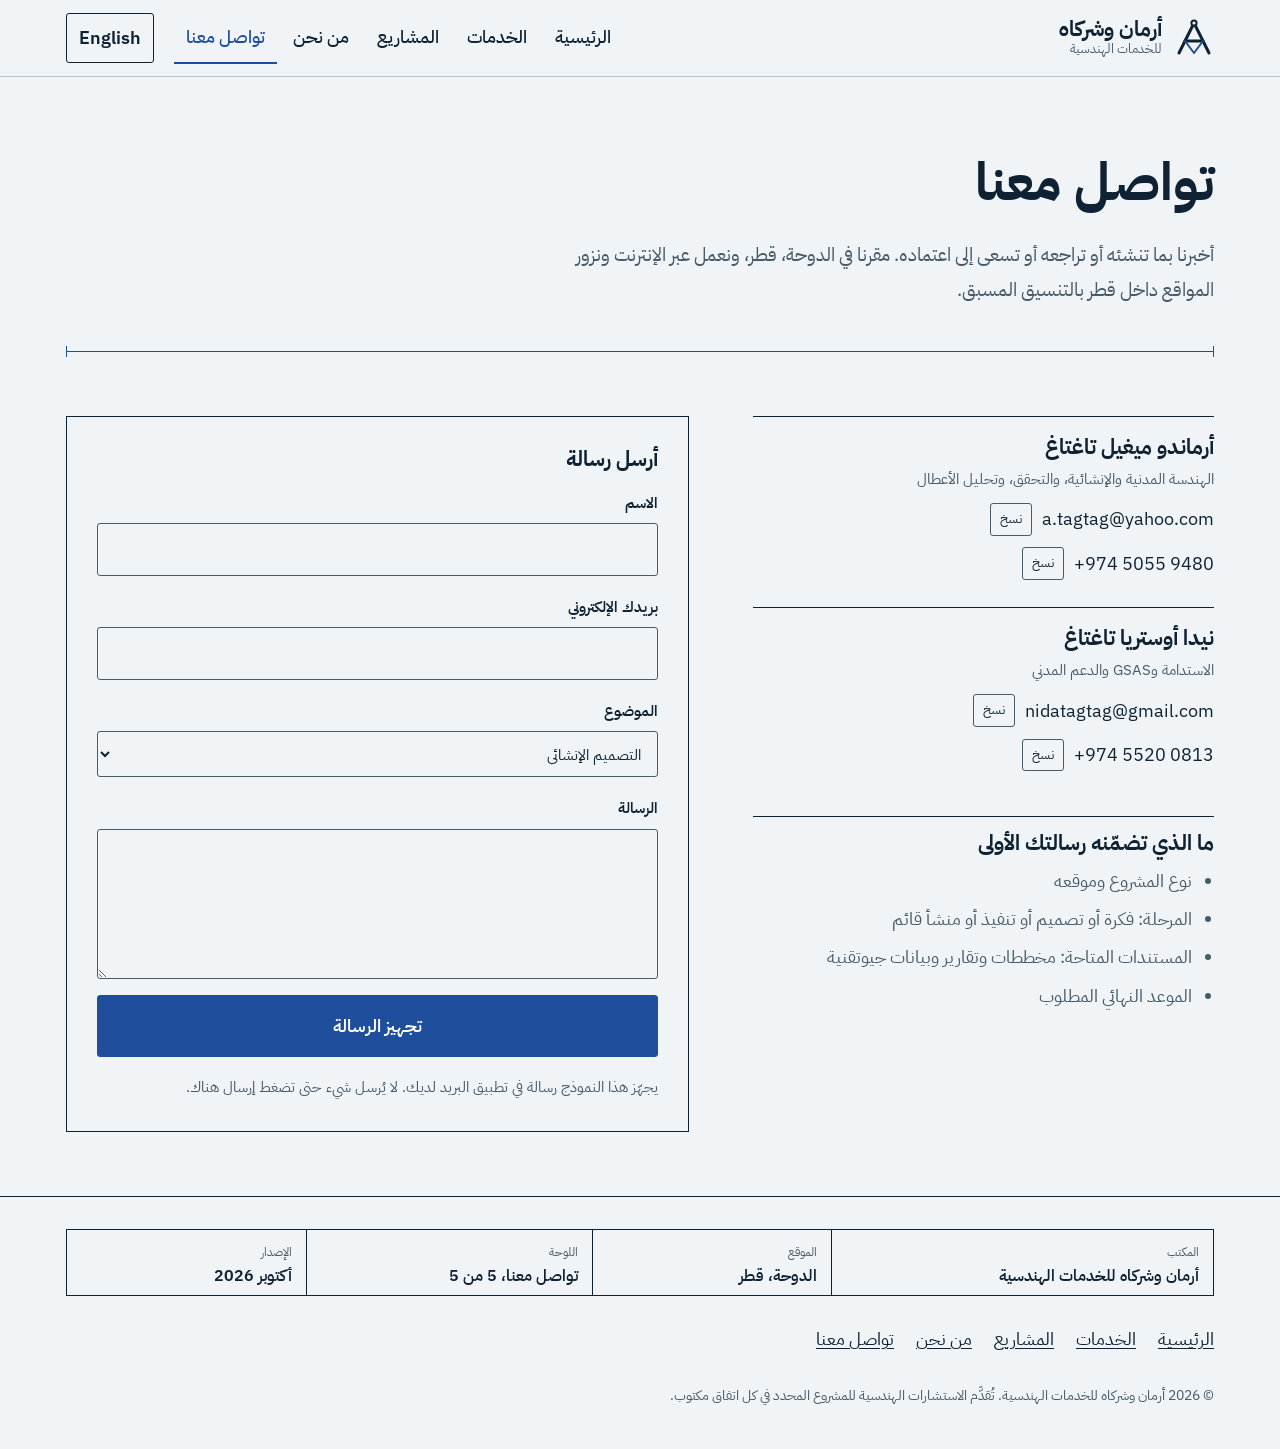
==== ar/contact.html @ caced577 "Add files via upload" ====
<!doctype html>
<html lang="ar" dir="rtl">
<head>
<meta charset="utf-8">
<meta name="viewport" content="width=device-width, initial-scale=1, viewport-fit=cover">
<title>تواصل معنا | أرمان وشركاه للخدمات الهندسية</title>
<meta name="description" content="تواصل مع أرمان وشركاه للخدمات الهندسية في الدوحة، قطر. أخبرنا عن منشأتك أو مراجعة التصميم أو هدف المبنى الأخضر.">
<meta name="claude:viewport-fit-sides" content="cover">
<meta property="og:title" content="تواصل معنا | أرمان وشركاه للخدمات الهندسية">
<meta property="og:description" content="تواصل مع أرمان وشركاه للخدمات الهندسية في الدوحة، قطر. أخبرنا عن منشأتك أو مراجعة التصميم أو هدف المبنى الأخضر.">
<meta property="og:type" content="website">
<meta name="color-scheme" content="light dark">
<link rel="icon" href="../assets/favicon.svg" type="image/svg+xml">
<link rel="preconnect" href="https://fonts.googleapis.com">
<link rel="preconnect" href="https://fonts.gstatic.com" crossorigin>
<link rel="stylesheet" href="https://fonts.googleapis.com/css2?family=Archivo:wdth,wght@62..125,500..900&family=IBM+Plex+Mono:wght@400;500&family=IBM+Plex+Sans+Arabic:wght@400;500;600;700&family=IBM+Plex+Sans:wght@400;500;600&display=swap">
<link rel="stylesheet" href="../assets/style.css">
</head>
<body>
<a class="skip" href="#main">انتقل إلى المحتوى</a>
<header class="top"><div class="wrap">
  <a class="brand" href="index.html" aria-label="أرمان وشركاه للخدمات الهندسية"><svg viewBox="0 0 40 40" width="40" height="40" aria-hidden="true" focusable="false"><path d="M5 35 L20 5 L35 35" fill="none" stroke="currentColor" stroke-width="3" stroke-linejoin="round" stroke-linecap="round"/><path d="M11 23 H29" fill="none" stroke="currentColor" stroke-width="3" stroke-linecap="round"/><path d="M11 23 L20 35 L29 23" fill="none" stroke="var(--blue)" stroke-width="2" stroke-linejoin="round" stroke-linecap="round"/><circle cx="20" cy="5" r="2.6" fill="var(--paper)" stroke="currentColor" stroke-width="2"/></svg><span><b>أرمان وشركاه</b><small>للخدمات الهندسية</small></span></a>
  <button class="menu-btn" type="button" aria-expanded="false" aria-controls="site-nav">القائمة</button>
  <nav class="nav" id="site-nav" aria-label="Main"><a href="index.html">الرئيسية</a><a href="services.html">الخدمات</a><a href="projects.html">المشاريع</a><a href="about.html">من نحن</a><a href="contact.html" aria-current="page">تواصل معنا</a></nav>
  <a class="lang" href="../contact.html" lang="en" hreflang="en">English</a>
</div></header>
<main id="main">
<div class="wrap"><div class="ph"><h1 class="h1 page">تواصل معنا</h1><p class="lead">أخبرنا بما تنشئه أو تراجعه أو تسعى إلى اعتماده. مقرنا في الدوحة، قطر، ونعمل عبر الإنترنت ونزور المواقع داخل قطر بالتنسيق المسبق.</p></div><div class="dim" aria-hidden="true"></div></div>
<div class="wrap"><div class="contact">
  <div>
    <div class="who-c"><h2 class="h3">أرماندو ميغيل تاغتاغ</h2><p class="role">الهندسة المدنية والإنشائية، والتحقق، وتحليل الأعطال</p>
  <div class="line-c"><bdi dir="ltr">a.tagtag@yahoo.com</bdi><button type="button" class="copy-btn" data-copy="a.tagtag@yahoo.com" data-done="تم النسخ">نسخ</button></div>
  <div class="line-c"><bdi dir="ltr">+974 5055 9480</bdi><button type="button" class="copy-btn" data-copy="+974 5055 9480" data-done="تم النسخ">نسخ</button></div></div>
    <div class="who-c"><h2 class="h3">نيدا أوستريا تاغتاغ</h2><p class="role">الاستدامة وGSAS والدعم المدني</p>
  <div class="line-c"><bdi dir="ltr">nidatagtag@gmail.com</bdi><button type="button" class="copy-btn" data-copy="nidatagtag@gmail.com" data-done="تم النسخ">نسخ</button></div>
  <div class="line-c"><bdi dir="ltr">+974 5520 0813</bdi><button type="button" class="copy-btn" data-copy="+974 5520 0813" data-done="تم النسخ">نسخ</button></div></div>
    <div class="include"><h3 class="h3">ما الذي تضمّنه رسالتك الأولى</h3><ul><li>نوع المشروع وموقعه</li><li>المرحلة: فكرة أو تصميم أو تنفيذ أو منشأ قائم</li><li>المستندات المتاحة: مخططات وتقارير وبيانات جيوتقنية</li><li>الموعد النهائي المطلوب</li></ul></div>
  </div>
  <form id="contact-form" data-armando="a.tagtag@yahoo.com" data-nida="nidatagtag@gmail.com" novalidate>
    <h2 class="h3">أرسل رسالة</h2>
    <label for="f-name">الاسم<input id="f-name" name="name" type="text" autocomplete="name" required></label>
    <label for="f-email">بريدك الإلكتروني<input id="f-email" name="email" type="email" autocomplete="email" required dir="ltr"></label>
    <label for="f-topic">الموضوع<select id="f-topic" name="topic"><option data-to="armando">التصميم الإنشائي</option><option data-to="armando">التحقق ومراجعة التصاميم</option><option data-to="armando">تحليل الأعطال وإعادة التأهيل</option><option data-to="nida">الاستدامة وGSAS</option><option data-to="both">موضوع آخر</option></select></label>
    <label for="f-msg">الرسالة<textarea id="f-msg" name="message" required></textarea></label>
    <button class="btn" type="submit">تجهيز الرسالة</button>
    <p class="form-note">يجهّز هذا النموذج رسالة في تطبيق البريد لديك. لا يُرسل شيء حتى تضغط إرسال هناك.</p>
    <div class="result" id="f-result" hidden>
      <p>ينبغي أن يُفتح تطبيق البريد. إن لم يُفتح، انسخ هذه الرسالة وأرسلها إلى العنوان الظاهر.</p>
      <label class="sr" for="f-out">الرسالة</label>
      <textarea id="f-out" readonly dir="ltr"></textarea>
      <div class="actions"><button type="button" class="btn alt" data-copy="" data-target="f-out" data-done="تم النسخ">نسخ الرسالة</button><a class="btn" id="mail-link" href="#">فتح تطبيق البريد</a></div>
    </div>
  </form>
</div></div>
</main>
<footer class="foot"><div class="wrap">
  <div class="tb">
    <div><small>المكتب</small><b>أرمان وشركاه للخدمات الهندسية</b></div>
    <div><small>الموقع</small><b>الدوحة، قطر</b></div>
    <div><small>اللوحة</small><b>تواصل معنا، 5 من 5</b></div>
    <div><small>الإصدار</small><b>أكتوبر 2026</b></div>
  </div>
  <nav aria-label="Footer"><a href="index.html">الرئيسية</a><a href="services.html">الخدمات</a><a href="projects.html">المشاريع</a><a href="about.html">من نحن</a><a href="contact.html">تواصل معنا</a></nav>
  <p class="small">© 2026 أرمان وشركاه للخدمات الهندسية. تُقدَّم الاستشارات الهندسية للمشروع المحدد في كل اتفاق مكتوب.</p>
</div></footer>
<script src="../assets/site.js" defer></script>
</body>
</html>
---- assets/style.css ----
/* Layout concept: an engineering drawing sheet.
   Cool drafting-paper ground, ink-navy linework, drawing-blue for dimensions and bracing,
   red reserved for loads. Start-aligned content on logical properties so Arabic (RTL) mirrors cleanly.
   The footer is a drawing title block; each page is a numbered sheet. */
:root {
  --paper: #F1F4F6;
  --surface: #E5EBEF;
  --ink: #0F2233;
  --ink-2: #485B69;
  --line: #B8C4CD;
  --grid: #DCE4E9;
  --blue: #1F4E9C;
  --on-blue: #FFFFFF;
  --green: #1B7552;
  --red: #C23B2B;
  --font-display: 'Archivo', 'IBM Plex Sans Arabic', system-ui, sans-serif;
  --font-body: 'IBM Plex Sans', 'IBM Plex Sans Arabic', system-ui, sans-serif;
  --font-mono: 'IBM Plex Mono', ui-monospace, Menlo, Consolas, monospace;
  --max: 1180px;
}
@media (prefers-color-scheme: dark) {
  :root:not([data-theme="light"]) {
    --paper: #0B1620; --surface: #122330; --ink: #E7EEF3; --ink-2: #9DB0BE; --line: #2A4052;
    --grid: #13212D; --blue: #86AEF0; --on-blue: #0B1620; --green: #5FC9A0; --red: #F28474;
    color-scheme: dark;
  }
}
:root[data-theme="dark"] {
  --paper: #0B1620; --surface: #122330; --ink: #E7EEF3; --ink-2: #9DB0BE; --line: #2A4052;
  --grid: #13212D; --blue: #86AEF0; --on-blue: #0B1620; --green: #5FC9A0; --red: #F28474;
  color-scheme: dark;
}

*, *::before, *::after { box-sizing: border-box; }
html { -webkit-text-size-adjust: 100%; }
body {
  margin: 0; background: var(--paper); color: var(--ink);
  font-family: var(--font-body); font-size: 1.0625rem; line-height: 1.6;
}
:lang(ar) body, body:lang(ar) { font-size: 1.125rem; line-height: 1.9; }
img, svg { max-width: 100%; }
a { color: var(--blue); text-underline-offset: 3px; }
a:hover { text-decoration-thickness: 2px; }
:focus-visible { outline: 3px solid var(--blue); outline-offset: 3px; border-radius: 2px; }
h1, h2, h3 { font-family: var(--font-display); text-wrap: balance; margin: 0; }
p { margin: 0; }
ul, ol { margin: 0; padding: 0; }
bdi { unicode-bidi: isolate; }
.mono { font-family: var(--font-mono); font-size: .8125rem; letter-spacing: .01em; }
.sr { position: absolute; width: 1px; height: 1px; overflow: hidden; clip: rect(0 0 0 0); white-space: nowrap; }
.skip { position: absolute; inset-inline-start: 16px; top: -60px; background: var(--ink); color: var(--paper); padding: 10px 14px; z-index: 20; }
.skip:focus { top: 8px; }

.wrap {
  width: 100%; max-width: var(--max); margin-inline: auto;
  padding-left: max(16px, env(safe-area-inset-left, 0px));
  padding-right: max(16px, env(safe-area-inset-right, 0px));
}
.band { padding-block: clamp(44px, 7vw, 88px); }
.band + .band { border-top: 1px solid var(--line); }

/* type scale */
.h1 { font-size: clamp(2.5rem, 5.6vw + .4rem, 4.9rem); font-weight: 800; font-stretch: 76%; line-height: 1.02; letter-spacing: -.012em; }
.h1.page { font-size: clamp(2.3rem, 4.2vw + .5rem, 3.9rem); }
.h2 { font-size: clamp(1.7rem, 2.4vw + 1rem, 2.7rem); font-weight: 700; font-stretch: 82%; line-height: 1.1; }
.h3 { font-size: 1.3rem; font-weight: 700; font-stretch: 90%; line-height: 1.2; }
:lang(ar) .h1, :lang(ar) .h2, :lang(ar) .h3 { font-family: 'IBM Plex Sans Arabic', var(--font-display); font-stretch: 100%; letter-spacing: 0; font-weight: 700; }
:lang(ar) .h1 { line-height: 1.3; font-size: clamp(2.2rem, 4.6vw + .4rem, 4rem); }
:lang(ar) .h1.page { font-size: clamp(2.1rem, 3.6vw + .5rem, 3.3rem); }
:lang(ar) .h2 { line-height: 1.35; }
.lead { font-size: 1.2rem; line-height: 1.55; color: var(--ink-2); max-width: 60ch; }
:lang(ar) .lead { line-height: 1.85; }
.prose p + p { margin-top: 1em; }
.prose, .measure { max-width: 66ch; }

/* header */
.top { border-bottom: 1px solid var(--line); background: var(--paper); }
.top .wrap { display: flex; align-items: center; gap: 20px; min-height: 76px; flex-wrap: wrap; padding-block: 10px; }
.brand { display: flex; align-items: center; gap: 12px; color: var(--ink); text-decoration: none; margin-inline-end: auto; }
.brand svg { width: 40px; height: 40px; flex: none; }
.brand b { display: block; font-family: var(--font-display); font-weight: 800; font-stretch: 82%; font-size: 1.35rem; line-height: 1.05; }
.brand small { display: block; font-size: .8rem; color: var(--ink-2); line-height: 1.2; }
:lang(ar) .brand b { font-family: 'IBM Plex Sans Arabic', sans-serif; font-stretch: 100%; font-size: 1.3rem; }
.nav { display: flex; gap: 4px; flex-wrap: wrap; }
.nav a { color: var(--ink); text-decoration: none; padding: 8px 12px; border-bottom: 2px solid transparent; font-weight: 500; }
.nav a:hover { border-bottom-color: var(--line); }
.nav a[aria-current="page"] { border-bottom-color: var(--blue); color: var(--blue); }
.lang { font-weight: 600; padding: 7px 12px; border: 1px solid var(--ink); color: var(--ink); text-decoration: none; border-radius: 3px; }
.lang:hover { background: var(--ink); color: var(--paper); }
.menu-btn { display: none; font: inherit; background: none; color: var(--ink); border: 1px solid var(--ink); padding: 7px 12px; border-radius: 3px; cursor: pointer; }
@media (max-width: 860px) {
  .top .wrap { gap: 10px; }
  .brand b { font-size: 1.15rem; }
  .brand svg { width: 34px; height: 34px; }
  .lang, .menu-btn { padding: 6px 10px; font-size: .95rem; }
  .menu-btn { display: inline-block; }
  .nav { display: none; width: 100%; flex-direction: column; order: 5; border-top: 1px solid var(--line); padding-top: 8px; }
  .nav.open { display: flex; }
  .nav a { padding: 12px 4px; }
}

/* hero */
.hero {
  background-image:
    linear-gradient(var(--grid) 1px, transparent 1px),
    linear-gradient(90deg, var(--grid) 1px, transparent 1px);
  background-size: 32px 32px;
  -webkit-mask-image: none;
}
.hero .wrap { display: grid; grid-template-columns: minmax(0, 1.05fr) minmax(0, .95fr); gap: clamp(28px, 5vw, 72px); align-items: center; padding-block: clamp(36px, 6vw, 76px); }
.hero .copy { display: grid; gap: 24px; justify-items: start; }
.hero .meta { color: var(--ink-2); max-width: 52ch; font-size: .98rem; }
.actions { display: flex; flex-wrap: wrap; gap: 12px; }
.btn { display: inline-block; font: inherit; font-weight: 600; padding: 13px 22px; border-radius: 3px; text-decoration: none; cursor: pointer; border: 1.5px solid var(--blue); background: var(--blue); color: var(--on-blue); }
.btn:hover { filter: brightness(1.1); }
.btn.alt { background: transparent; color: var(--blue); }
.btn.alt:hover { background: var(--surface); filter: none; }
@media (max-width: 880px) { .hero .wrap { grid-template-columns: minmax(0, 1fr); } }

/* figures */
.fig { margin: 0; border: 1px solid var(--ink); background: var(--paper); }
.fig .draw { padding: 14px 14px 6px; }
.fig svg { display: block; width: 100%; height: auto; }
.fig figcaption { border-top: 1px solid var(--ink); padding: 10px 14px; font-size: .86rem; color: var(--ink-2); }
.fig figcaption b { color: var(--ink); font-weight: 600; }
.tx { font-family: var(--font-mono); font-size: 12px; fill: var(--ink-2); }
.tx.k { fill: var(--ink); }
.tx.b { fill: var(--blue); }
.tx.r { fill: var(--red); }
.s-ink { stroke: var(--ink); fill: none; }
.s-mid { stroke: var(--ink-2); fill: none; }
.s-line { stroke: var(--line); fill: none; }
.s-blue { stroke: var(--blue); fill: none; }
.s-red { stroke: var(--red); fill: none; }
.f-ink { fill: var(--ink); stroke: none; }
.f-paper { fill: var(--paper); }
.f-red { fill: var(--red); stroke: none; }
.f-blue { fill: var(--blue); stroke: none; }
.f-surface { fill: var(--surface); }

/* credentials */
.creds { display: grid; grid-template-columns: repeat(4, minmax(0, 1fr)); gap: 0; list-style: none; border-top: 1.5px solid var(--ink); }
.creds li { padding: 18px 20px 18px 0; border-inline-end: 1px solid var(--line); padding-inline: 0 20px; margin-inline-end: 20px; }
.creds li:last-child { border-inline-end: 0; margin-inline-end: 0; }
.creds strong { display: block; font-weight: 600; line-height: 1.35; }
.creds span { display: block; color: var(--ink-2); font-size: .94rem; margin-top: 4px; }
@media (max-width: 960px) { .creds { grid-template-columns: repeat(2, minmax(0, 1fr)); } .creds li { border-inline-end: 0; margin-inline-end: 0; border-bottom: 1px solid var(--line); } }
@media (max-width: 560px) { .creds { grid-template-columns: minmax(0, 1fr); } }
.sec-head { display: grid; gap: 12px; margin-bottom: clamp(24px, 4vw, 44px); }
.sec-head p { max-width: 62ch; color: var(--ink-2); }

/* schedule of services */
.sched { border-top: 1.5px solid var(--ink); list-style: none; }
.sched a { display: grid; grid-template-columns: 3.4rem minmax(0, 17rem) minmax(0, 1fr); gap: 8px 24px; padding: 18px 8px; border-bottom: 1px solid var(--line); text-decoration: none; color: var(--ink); align-items: baseline; }
.sched a:hover { background: var(--surface); }
.sched .ref { font-family: var(--font-mono); font-size: .85rem; color: var(--blue); font-weight: 500; }
.sched .nm { font-family: var(--font-display); font-weight: 700; font-stretch: 88%; font-size: 1.15rem; line-height: 1.25; }
:lang(ar) .sched .nm { font-family: 'IBM Plex Sans Arabic', sans-serif; font-stretch: 100%; }
.sched .ds { color: var(--ink-2); font-size: .98rem; }
@media (max-width: 720px) {
  .sched a { grid-template-columns: 3rem minmax(0, 1fr); }
  .sched .ds { grid-column: 2; }
}

/* outcomes */
.split { display: grid; grid-template-columns: minmax(0, 1fr) minmax(0, 1fr); gap: clamp(28px, 5vw, 64px); align-items: center; }
@media (max-width: 880px) { .split { grid-template-columns: minmax(0, 1fr); } }
.facts { list-style: none; display: grid; gap: 0; border-top: 1.5px solid var(--ink); margin-top: 22px; }
.facts li { padding: 14px 0; border-bottom: 1px solid var(--line); }
.facts b { font-family: var(--font-mono); font-weight: 500; color: var(--blue); margin-inline-end: 8px; }

/* people */
.people { display: grid; grid-template-columns: repeat(2, minmax(0, 1fr)); gap: clamp(20px, 3vw, 40px); }
.person { border-top: 1.5px solid var(--ink); padding-top: 18px; display: grid; gap: 10px; align-content: start; }
.person .role { color: var(--ink-2); }
.person p { max-width: 56ch; }
@media (max-width: 760px) { .people { grid-template-columns: minmax(0, 1fr); } }

.cta { background: var(--ink); color: var(--paper); }
.cta .wrap { display: flex; flex-wrap: wrap; gap: 20px 40px; align-items: center; justify-content: space-between; padding-block: clamp(36px, 5vw, 60px); }
.cta p { color: color-mix(in srgb, var(--paper) 78%, var(--ink)); max-width: 52ch; margin-top: 10px; }
.cta .btn { background: var(--paper); color: var(--ink); border-color: var(--paper); }

/* inner page head */
.ph { padding-block: clamp(36px, 6vw, 72px) clamp(28px, 4vw, 44px); display: grid; gap: 18px; }
.dim { position: relative; height: 1px; background: var(--blue); margin-block: 0; }
.dim::before, .dim::after { content: ""; position: absolute; top: -5px; width: 1px; height: 11px; background: var(--blue); }
.dim::before { inset-inline-start: 0; } .dim::after { inset-inline-end: 0; }

/* services page */
.svc { display: grid; grid-template-columns: 5rem minmax(0, 1fr) minmax(0, 24rem); gap: 16px clamp(20px, 4vw, 56px); padding-block: clamp(28px, 4vw, 44px); border-bottom: 1px solid var(--line); scroll-margin-top: 16px; }
.svc .ref { font-family: var(--font-mono); color: var(--blue); font-size: 1rem; padding-top: .4rem; }
.svc .body { display: grid; gap: 12px; align-content: start; }
.svc .body p { color: var(--ink-2); max-width: 58ch; }
.svc ul { list-style: none; border-top: 1.5px solid var(--ink); align-self: start; }
.svc li { padding: 10px 0; border-bottom: 1px solid var(--line); font-size: .98rem; }
.svc .note { color: var(--ink); font-weight: 500; }
@media (max-width: 900px) { .svc { grid-template-columns: 3rem minmax(0, 1fr); } .svc > div:last-child { grid-column: 2; } }
.steps { list-style: none; display: grid; grid-template-columns: repeat(5, minmax(0, 1fr)); gap: 0; counter-reset: s; border-top: 1.5px solid var(--ink); }
.steps li { padding: 16px 18px 6px 0; display: grid; gap: 6px; align-content: start; }
.steps li::before { counter-increment: s; content: counter(s); font-family: var(--font-mono); color: var(--blue); font-weight: 500; }
.steps b { font-family: var(--font-display); font-stretch: 88%; font-size: 1.1rem; }
:lang(ar) .steps b { font-family: 'IBM Plex Sans Arabic', sans-serif; font-stretch: 100%; }
.steps span { color: var(--ink-2); font-size: .95rem; }
@media (max-width: 960px) { .steps { grid-template-columns: repeat(2, minmax(0, 1fr)); } }
@media (max-width: 560px) { .steps { grid-template-columns: minmax(0, 1fr); } }
.tags { list-style: none; display: flex; flex-wrap: wrap; gap: 8px; }
.tags li { border: 1px solid var(--line); padding: 5px 11px; font-size: .92rem; border-radius: 3px; background: var(--paper); }
.tags.m li { font-family: var(--font-mono); font-size: .82rem; }

/* projects */
.notice { border: 1px solid var(--ink); border-inline-start: 6px solid var(--blue); padding: 14px 18px; max-width: 78ch; font-size: .98rem; }
.chips { display: flex; flex-wrap: wrap; gap: 8px; margin-bottom: 14px; }
.chip { font: inherit; font-size: .94rem; padding: 7px 14px; border: 1px solid var(--ink-2); background: transparent; color: var(--ink); border-radius: 3px; cursor: pointer; }
.chip:hover { background: var(--surface); }
.chip[aria-pressed="true"] { background: var(--ink); color: var(--paper); border-color: var(--ink); }
.count { color: var(--ink-2); font-size: .92rem; margin-bottom: 22px; }
.grid { display: grid; grid-template-columns: repeat(auto-fill, minmax(min(100%, 330px), 1fr)); gap: 22px; }
.card { border: 1px solid var(--line); background: var(--paper); display: grid; grid-template-rows: auto 1fr; min-width: 0; }
.card .art { background: var(--surface); border-bottom: 1px solid var(--line); padding: 14px; display: grid; place-items: center; height: 168px; }
.card .art svg { width: 100%; height: 100%; max-width: 280px; }
.card .in { padding: 18px; display: grid; gap: 10px; align-content: start; }
.card .cat { color: var(--blue); font-size: .8rem; font-family: var(--font-mono); }
:lang(ar) .card .cat { font-family: 'IBM Plex Sans Arabic', sans-serif; font-size: .9rem; }
.card p { color: var(--ink-2); font-size: .97rem; }
.card dl { margin: 4px 0 0; display: grid; grid-template-columns: auto minmax(0, 1fr); gap: 4px 14px; font-size: .9rem; border-top: 1px solid var(--line); padding-top: 10px; }
.card dt { color: var(--ink-2); } .card dd { margin: 0; }
.card[hidden] { display: none; }

/* about */
.facts-dl { display: grid; grid-template-columns: 11rem minmax(0, 1fr); gap: 0; border-top: 1.5px solid var(--ink); margin: 0; }
.facts-dl dt, .facts-dl dd { margin: 0; padding: 12px 0; border-bottom: 1px solid var(--line); }
.facts-dl dt { color: var(--ink-2); padding-inline-end: 16px; font-size: .94rem; }
.facts-dl ul { list-style: none; display: grid; gap: 4px; }
@media (max-width: 640px) { .facts-dl { grid-template-columns: minmax(0, 1fr); } .facts-dl dt { border-bottom: 0; padding-bottom: 0; } }
.pro { display: grid; grid-template-columns: minmax(0, .8fr) minmax(0, 1.2fr); gap: clamp(24px, 5vw, 64px); padding-block: clamp(28px, 4vw, 48px); border-bottom: 1px solid var(--line); }
.pro .who { display: grid; gap: 12px; align-content: start; }
.pro .who .role { color: var(--ink-2); }
.pro .mono-mark { width: 72px; height: 72px; border: 1.5px solid var(--ink); display: grid; place-items: center; font-family: var(--font-display); font-weight: 800; font-size: 1.7rem; }
.pro .detail { display: grid; gap: 22px; min-width: 0; }
@media (max-width: 860px) { .pro { grid-template-columns: minmax(0, 1fr); } }
.path { list-style: none; border-top: 1.5px solid var(--ink); }
.path li { display: grid; grid-template-columns: 8rem minmax(0, 1fr); gap: 16px; padding: 11px 0; border-bottom: 1px solid var(--line); font-size: .97rem; }
.path time { font-family: var(--font-mono); color: var(--blue); font-size: .85rem; padding-top: .15rem; }
@media (max-width: 560px) { .path li { grid-template-columns: minmax(0, 1fr); gap: 2px; } }
.three { display: grid; grid-template-columns: repeat(3, minmax(0, 1fr)); gap: clamp(20px, 3vw, 40px); }
.three > div { border-top: 1.5px solid var(--ink); padding-top: 16px; display: grid; gap: 8px; align-content: start; }
.three p { color: var(--ink-2); }
@media (max-width: 800px) { .three { grid-template-columns: minmax(0, 1fr); } }

/* contact */
.contact { display: grid; grid-template-columns: minmax(0, .85fr) minmax(0, 1.15fr); gap: clamp(28px, 5vw, 72px); padding-block: clamp(32px, 5vw, 64px); }
@media (max-width: 900px) { .contact { grid-template-columns: minmax(0, 1fr); } }
.who-c { display: grid; gap: 4px; padding: 18px 0; border-top: 1.5px solid var(--ink); }
.who-c + .who-c { margin-top: 8px; }
.who-c .role { color: var(--ink-2); font-size: .95rem; }
.line-c { display: flex; flex-wrap: wrap; align-items: center; gap: 4px 10px; margin-top: 6px; }
.copy-btn { font: inherit; font-size: .82rem; padding: 3px 9px; border: 1px solid var(--ink-2); background: transparent; color: var(--ink); border-radius: 3px; cursor: pointer; }
.copy-btn:hover { background: var(--surface); }
.include { margin-top: 26px; border-top: 1.5px solid var(--ink); padding-top: 14px; }
.include ul { margin-top: 8px; padding-inline-start: 1.2em; display: grid; gap: 4px; color: var(--ink-2); }
form { display: grid; gap: 16px; border: 1px solid var(--ink); padding: clamp(18px, 3vw, 30px); align-content: start; }
label { display: grid; gap: 6px; font-weight: 600; font-size: .96rem; }
input, select, textarea { font: inherit; font-weight: 400; color: var(--ink); background: var(--paper); border: 1px solid var(--ink-2); border-radius: 3px; padding: 11px 12px; width: 100%; min-width: 0; }
textarea { min-height: 150px; resize: vertical; }
.form-note { color: var(--ink-2); font-size: .92rem; }
.result { border: 1px solid var(--blue); padding: 16px; display: grid; gap: 12px; }
.result[hidden] { display: none; }
.result textarea { min-height: 170px; font-family: var(--font-mono); font-size: .85rem; }

/* footer: drawing title block */
.foot { border-top: 1.5px solid var(--ink); }
.foot .wrap { padding-block: 32px 40px; display: grid; gap: 26px; }
.tb { display: grid; grid-template-columns: 1.6fr 1fr 1.2fr 1fr; border: 1px solid var(--ink); }
.tb > div { padding: 10px 14px; border-inline-end: 1px solid var(--ink); display: grid; gap: 2px; align-content: start; min-width: 0; }
.tb > div:last-child { border-inline-end: 0; }
.tb small { color: var(--ink-2); font-size: .76rem; }
.tb b { font-weight: 600; font-size: .98rem; line-height: 1.3; }
@media (max-width: 760px) { .tb { grid-template-columns: repeat(2, minmax(0, 1fr)); } .tb > div { border-bottom: 1px solid var(--ink); } .tb > div:nth-child(2n) { border-inline-end: 0; } .tb > div:nth-last-child(-n+2) { border-bottom: 0; } }
.foot nav { display: flex; flex-wrap: wrap; gap: 6px 22px; }
.foot nav a { color: var(--ink); }
.foot .small { color: var(--ink-2); font-size: .88rem; }

@media (prefers-reduced-motion: reduce) { * { transition: none !important; scroll-behavior: auto !important; } }
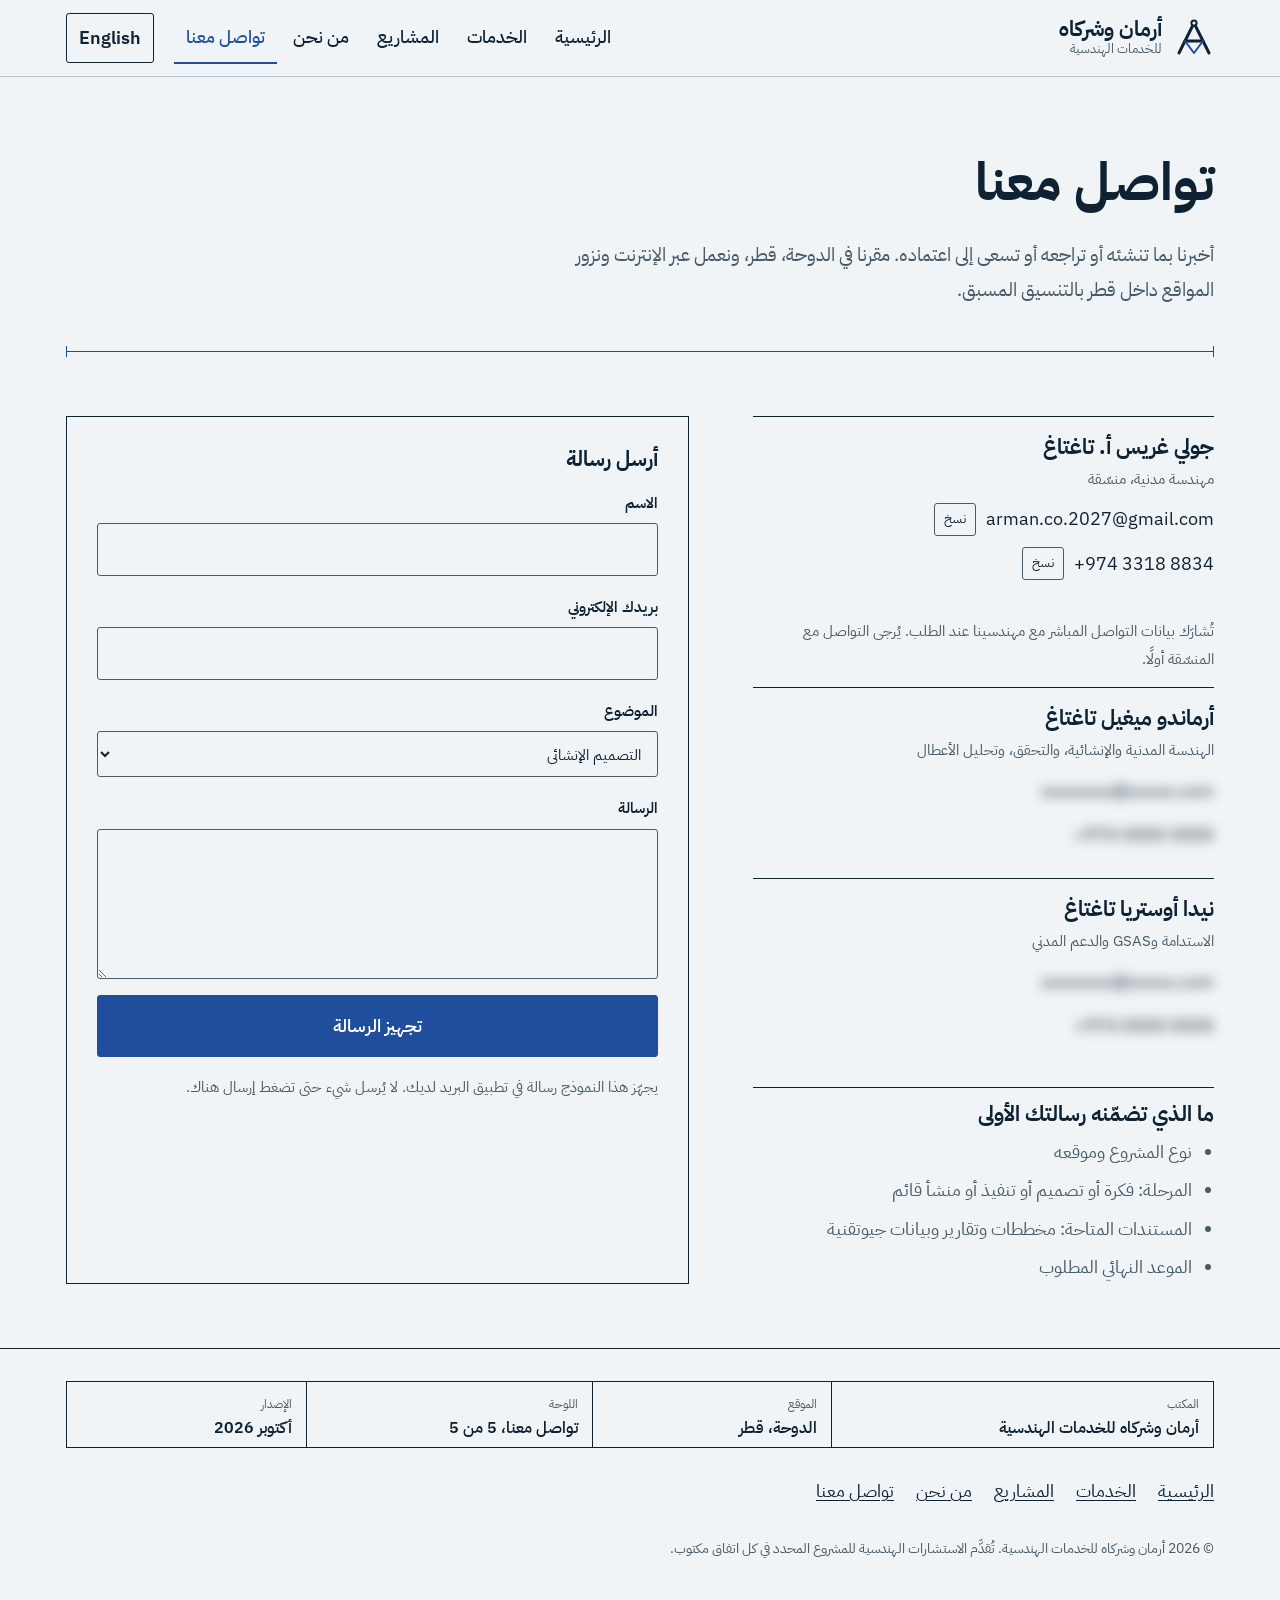
==== commit 52ab8726: "Add files via upload" ====
--- a/ar/contact.html
+++ b/ar/contact.html
@@ -28,15 +28,19 @@
 <div class="wrap"><div class="ph"><h1 class="h1 page">تواصل معنا</h1><p class="lead">أخبرنا بما تنشئه أو تراجعه أو تسعى إلى اعتماده. مقرنا في الدوحة، قطر، ونعمل عبر الإنترنت ونزور المواقع داخل قطر بالتنسيق المسبق.</p></div><div class="dim" aria-hidden="true"></div></div>
 <div class="wrap"><div class="contact">
   <div>
+    <div class="who-c"><h2 class="h3">جولي غريس أ. تاغتاغ</h2><p class="role">مهندسة مدنية، منسّقة</p>
+  <div class="line-c"><bdi dir="ltr">arman.co.2027@gmail.com</bdi><button type="button" class="copy-btn" data-copy="arman.co.2027@gmail.com" data-done="تم النسخ">نسخ</button></div>
+  <div class="line-c"><bdi dir="ltr">+974 3318 8834</bdi><button type="button" class="copy-btn" data-copy="+974 3318 8834" data-done="تم النسخ">نسخ</button></div></div>
+    <p class="form-note" style="margin-block:18px 14px">تُشارَك بيانات التواصل المباشر مع مهندسينا عند الطلب. يُرجى التواصل مع المنسّقة أولًا.</p>
     <div class="who-c"><h2 class="h3">أرماندو ميغيل تاغتاغ</h2><p class="role">الهندسة المدنية والإنشائية، والتحقق، وتحليل الأعطال</p>
-  <div class="line-c"><bdi dir="ltr">a.tagtag@yahoo.com</bdi><button type="button" class="copy-btn" data-copy="a.tagtag@yahoo.com" data-done="تم النسخ">نسخ</button></div>
-  <div class="line-c"><bdi dir="ltr">+974 5055 9480</bdi><button type="button" class="copy-btn" data-copy="+974 5055 9480" data-done="تم النسخ">نسخ</button></div></div>
+  <div class="line-c"><bdi dir="ltr" class="blur" aria-hidden="true">xxxxxxxx@xxxxx.com</bdi></div>
+  <div class="line-c"><bdi dir="ltr" class="blur" aria-hidden="true">+974 XXXX XXXX</bdi></div></div>
     <div class="who-c"><h2 class="h3">نيدا أوستريا تاغتاغ</h2><p class="role">الاستدامة وGSAS والدعم المدني</p>
-  <div class="line-c"><bdi dir="ltr">nidatagtag@gmail.com</bdi><button type="button" class="copy-btn" data-copy="nidatagtag@gmail.com" data-done="تم النسخ">نسخ</button></div>
-  <div class="line-c"><bdi dir="ltr">+974 5520 0813</bdi><button type="button" class="copy-btn" data-copy="+974 5520 0813" data-done="تم النسخ">نسخ</button></div></div>
+  <div class="line-c"><bdi dir="ltr" class="blur" aria-hidden="true">xxxxxxxx@xxxxx.com</bdi></div>
+  <div class="line-c"><bdi dir="ltr" class="blur" aria-hidden="true">+974 XXXX XXXX</bdi></div></div>
     <div class="include"><h3 class="h3">ما الذي تضمّنه رسالتك الأولى</h3><ul><li>نوع المشروع وموقعه</li><li>المرحلة: فكرة أو تصميم أو تنفيذ أو منشأ قائم</li><li>المستندات المتاحة: مخططات وتقارير وبيانات جيوتقنية</li><li>الموعد النهائي المطلوب</li></ul></div>
   </div>
-  <form id="contact-form" data-armando="a.tagtag@yahoo.com" data-nida="nidatagtag@gmail.com" novalidate>
+  <form id="contact-form" data-to="arman.co.2027@gmail.com" novalidate>
     <h2 class="h3">أرسل رسالة</h2>
     <label for="f-name">الاسم<input id="f-name" name="name" type="text" autocomplete="name" required></label>
     <label for="f-email">بريدك الإلكتروني<input id="f-email" name="email" type="email" autocomplete="email" required dir="ltr"></label>
--- a/assets/style.css
+++ b/assets/style.css
@@ -282,3 +282,5 @@
 .foot .small { color: var(--ink-2); font-size: .88rem; }
 
 @media (prefers-reduced-motion: reduce) { * { transition: none !important; scroll-behavior: auto !important; } }
+
+.blur { filter: blur(6px); user-select: none; pointer-events: none; }
